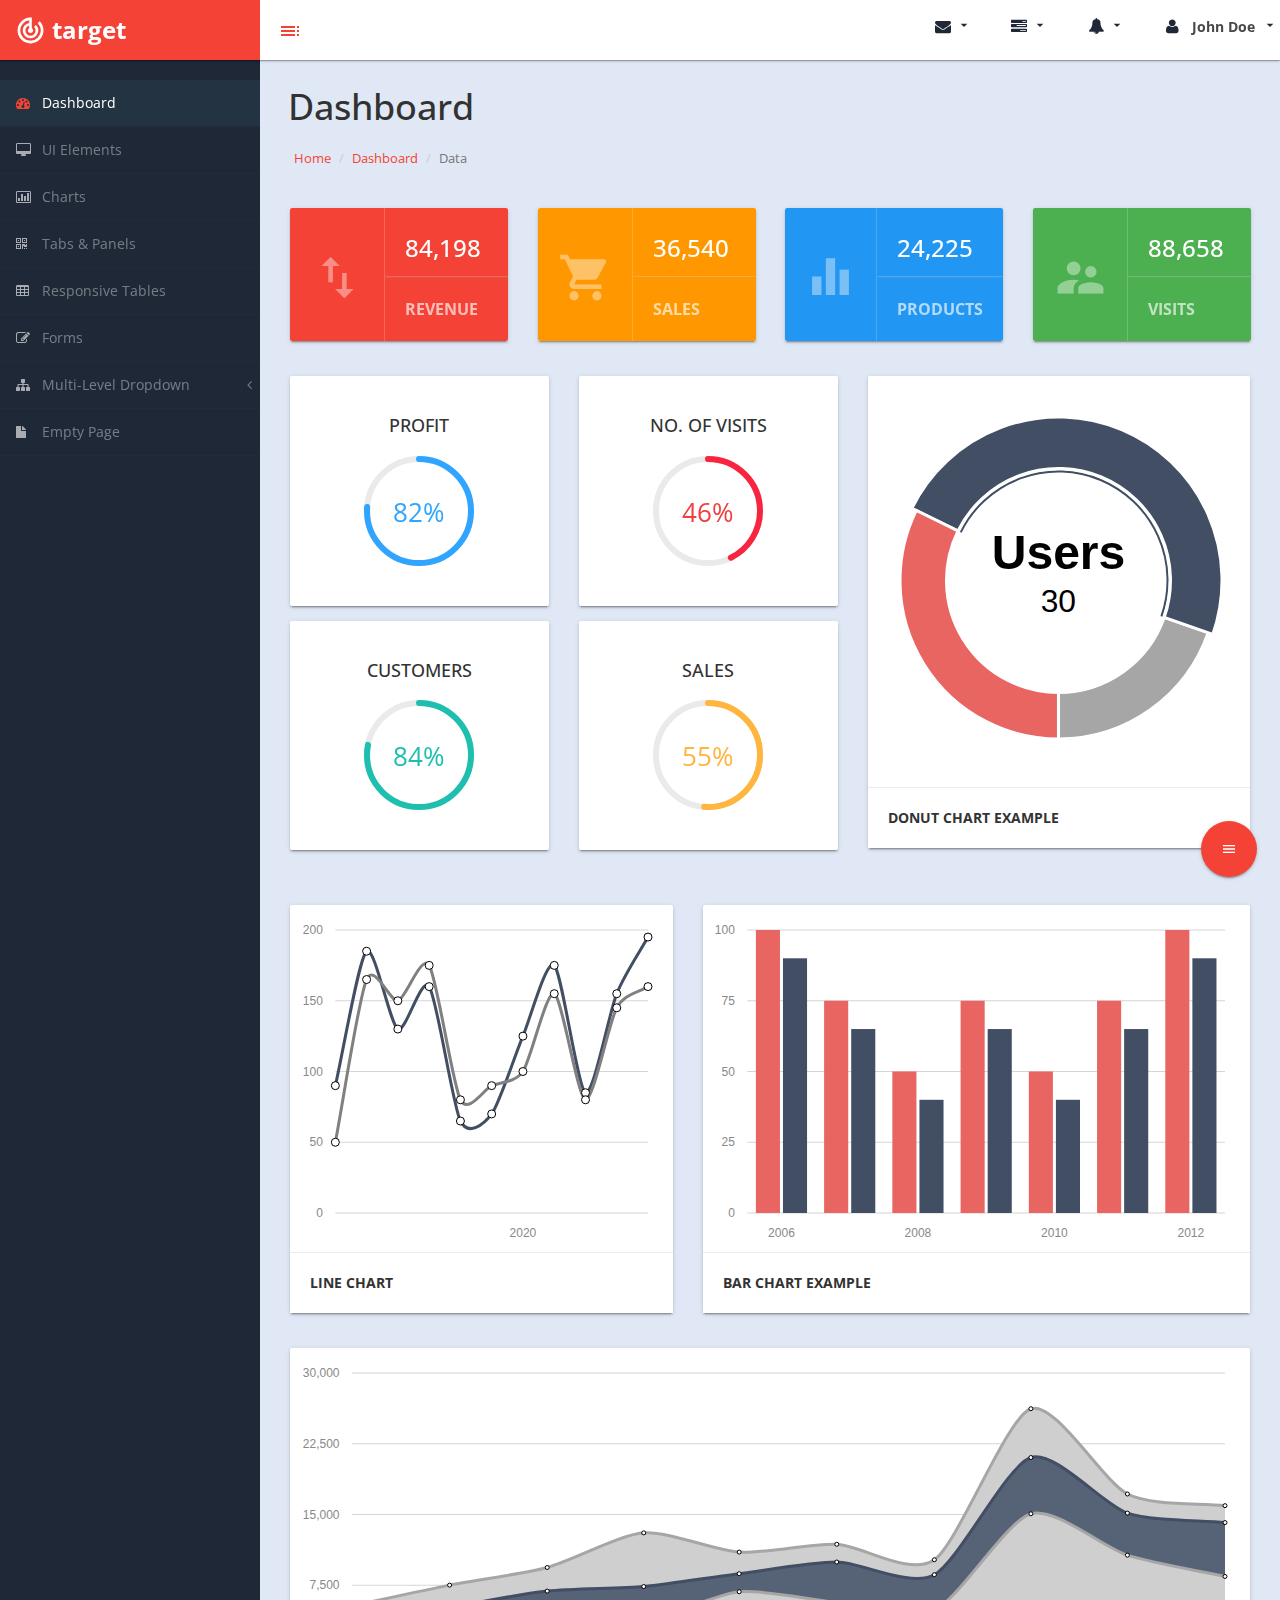
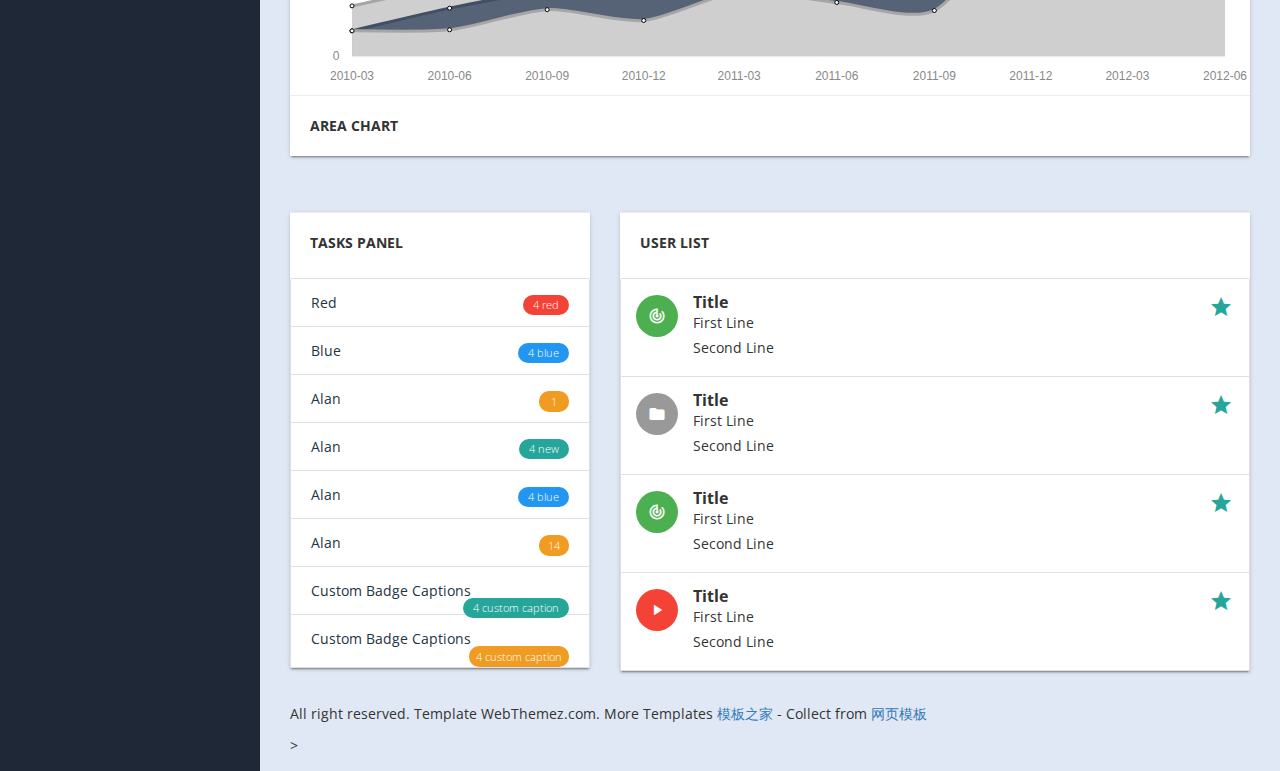
==== src/main/resources/ui/home.html @ c819ad76 "ignore something" ====
﻿<!DOCTYPE html>
<html xmlns="http://www.w3.org/1999/xhtml"> 
<head>
    <meta charset="utf-8" />
    <meta name="viewport" content="width=device-width, initial-scale=1.0" />
    <title>Target Material Design Bootstrap Admin Template</title> 
	<link href="https://fonts.googleapis.com/icon?family=Material+Icons" rel="stylesheet">
	<link rel="stylesheet" href="assets/materialize/css/materialize.min.css" media="screen,projection" />
    <!-- Bootstrap Styles-->
    <link href="assets/css/bootstrap.css" rel="stylesheet" />
    <!-- FontAwesome Styles-->
    <link href="assets/css/font-awesome.css" rel="stylesheet" />
    <!-- Morris Chart Styles-->
    <link href="assets/js/morris/morris-0.4.3.min.css" rel="stylesheet" />
    <!-- Custom Styles-->
    <link href="assets/css/custom-styles.css" rel="stylesheet" />
    <!-- Google Fonts-->
    <link href='http://fonts.googleapis.com/css?family=Open+Sans' rel='stylesheet' type='text/css' />
    <link rel="stylesheet" href="assets/js/Lightweight-Chart/cssCharts.css"> 
</head>

<body>
    <div id="wrapper">
        <nav class="navbar navbar-default top-navbar" role="navigation">
            <div class="navbar-header">
                <button type="button" class="navbar-toggle waves-effect waves-dark" data-toggle="collapse" data-target=".sidebar-collapse">
                    <span class="sr-only">Toggle navigation</span>
                    <span class="icon-bar"></span>
                    <span class="icon-bar"></span>
                    <span class="icon-bar"></span>
                </button>
                <a class="navbar-brand waves-effect waves-dark" href="home.html"><i class="large material-icons">track_changes</i> <strong>target</strong></a>
				
		<div id="sideNav" href=""><i class="material-icons dp48">toc</i></div>
            </div>

            <ul class="nav navbar-top-links navbar-right"> 
				<li><a class="dropdown-button waves-effect waves-dark" href="#!" data-activates="dropdown4"><i class="fa fa-envelope fa-fw"></i> <i class="material-icons right">arrow_drop_down</i></a></li>				
				<li><a class="dropdown-button waves-effect waves-dark" href="#!" data-activates="dropdown3"><i class="fa fa-tasks fa-fw"></i> <i class="material-icons right">arrow_drop_down</i></a></li>
				<li><a class="dropdown-button waves-effect waves-dark" href="#!" data-activates="dropdown2"><i class="fa fa-bell fa-fw"></i> <i class="material-icons right">arrow_drop_down</i></a></li>
				  <li><a class="dropdown-button waves-effect waves-dark" href="#!" data-activates="dropdown1"><i class="fa fa-user fa-fw"></i> <b>John Doe</b> <i class="material-icons right">arrow_drop_down</i></a></li>
            </ul>
        </nav>
		<!-- Dropdown Structure -->
<ul id="dropdown1" class="dropdown-content">
<li><a href="#"><i class="fa fa-user fa-fw"></i> My Profile</a>
</li>
<li><a href="#"><i class="fa fa-gear fa-fw"></i> Settings</a>
</li> 
<li><a href="#"><i class="fa fa-sign-out fa-fw"></i> Logout</a>
</li>
</ul>
<ul id="dropdown2" class="dropdown-content w250">
  <li>
                                <div>
                                    <i class="fa fa-comment fa-fw"></i> New Comment
                                    <span class="pull-right text-muted small">4 min</span>
                                </div>
                            </a>
                        </li>
                        <li class="divider"></li>
                        <li>
                                <div>
                                    <i class="fa fa-twitter fa-fw"></i> 3 New Followers
                                    <span class="pull-right text-muted small">12 min</span>
                                </div>
                            </a>
                        </li>
                        <li class="divider"></li>
                        <li>
                                <div>
                                    <i class="fa fa-envelope fa-fw"></i> Message Sent
                                    <span class="pull-right text-muted small">4 min</span>
                                </div>
                            </a>
                        </li>
                        <li class="divider"></li>
                        <li>
                                <div>
                                    <i class="fa fa-tasks fa-fw"></i> New Task
                                    <span class="pull-right text-muted small">4 min</span>
                                </div>
                            </a>
                        </li>
                        <li class="divider"></li>
                        <li>
                                <div>
                                    <i class="fa fa-upload fa-fw"></i> Server Rebooted
                                    <span class="pull-right text-muted small">4 min</span>
                                </div>
                            </a>
                        </li>
                        <li class="divider"></li>
                        <li>
                            <a class="text-center" href="#">
                                <strong>See All Alerts</strong>
                                <i class="fa fa-angle-right"></i>
                            </a>
                        </li>
</ul>
<ul id="dropdown3" class="dropdown-content dropdown-tasks w250">
<li>
		<a href="#">
			<div>
				<p>
					<strong>Task 1</strong>
					<span class="pull-right text-muted">60% Complete</span>
				</p>
				<div class="progress progress-striped active">
					<div class="progress-bar progress-bar-success" role="progressbar" aria-valuenow="60" aria-valuemin="0" aria-valuemax="100" style="width: 60%">
						<span class="sr-only">60% Complete (success)</span>
					</div>
				</div>
			</div>
		</a>
	</li>
	<li class="divider"></li>
	<li>
		<a href="#">
			<div>
				<p>
					<strong>Task 2</strong>
					<span class="pull-right text-muted">28% Complete</span>
				</p>
				<div class="progress progress-striped active">
					<div class="progress-bar progress-bar-info" role="progressbar" aria-valuenow="28" aria-valuemin="0" aria-valuemax="100" style="width: 28%">
						<span class="sr-only">28% Complete</span>
					</div>
				</div>
			</div>
		</a>
	</li>
	<li class="divider"></li>
	<li>
		<a href="#">
			<div>
				<p>
					<strong>Task 3</strong>
					<span class="pull-right text-muted">60% Complete</span>
				</p>
				<div class="progress progress-striped active">
					<div class="progress-bar progress-bar-warning" role="progressbar" aria-valuenow="60" aria-valuemin="0" aria-valuemax="100" style="width: 60%">
						<span class="sr-only">60% Complete (warning)</span>
					</div>
				</div>
			</div>
		</a>
	</li>
	<li class="divider"></li>
	<li>
		<a href="#">
			<div>
				<p>
					<strong>Task 4</strong>
					<span class="pull-right text-muted">85% Complete</span>
				</p>
				<div class="progress progress-striped active">
					<div class="progress-bar progress-bar-danger" role="progressbar" aria-valuenow="85" aria-valuemin="0" aria-valuemax="100" style="width: 85%">
						<span class="sr-only">85% Complete (danger)</span>
					</div>
				</div>
			</div>
		</a>
	</li>
	<li class="divider"></li>
	<li>
</ul>   
<ul id="dropdown4" class="dropdown-content dropdown-tasks w250 taskList">
  <li>
                                <div>
                                    <strong>John Doe</strong>
                                    <span class="pull-right text-muted">
                                        <em>Today</em>
                                    </span>
                                </div>
                                <p>Lorem Ipsum has been the industry's standard dummy text ever since the 1500s...</p>
                            </a>
                        </li>
                        <li class="divider"></li>
                        <li>
                                <div>
                                    <strong>John Smith</strong>
                                    <span class="pull-right text-muted">
                                        <em>Yesterday</em>
                                    </span>
                                </div>
                                <p>Lorem Ipsum has been the industry's standard dummy text ever since an kwilnw...</p>
                            </a>
                        </li>
                        <li class="divider"></li>
                        <li>
                            <a href="#">
                                <div>
                                    <strong>John Smith</strong>
                                    <span class="pull-right text-muted">
                                        <em>Yesterday</em>
                                    </span>
                                </div>
                                <p>Lorem Ipsum has been the industry's standard dummy text ever since the...</p>
                            </a>
                        </li>
                        <li class="divider"></li>
                        <li>
                            <a class="text-center" href="#">
                                <strong>Read All Messages</strong>
                                <i class="fa fa-angle-right"></i>
                            </a>
                        </li>
</ul>  
	   <!--/. NAV TOP  -->
        <nav class="navbar-default navbar-side" role="navigation">
            <div class="sidebar-collapse">
                <ul class="nav" id="main-menu">

                    <li>
                        <a class="active-menu waves-effect waves-dark" href="home.html"><i class="fa fa-dashboard"></i> Dashboard</a>
                    </li>
                    <li>
                        <a href="ui-elements.html" class="waves-effect waves-dark"><i class="fa fa-desktop"></i> UI Elements</a>
                    </li>
					<li>
                        <a href="chart.html" class="waves-effect waves-dark"><i class="fa fa-bar-chart-o"></i> Charts</a>
                    </li>
                    <li>
                        <a href="tab-panel.html" class="waves-effect waves-dark"><i class="fa fa-qrcode"></i> Tabs & Panels</a>
                    </li>
                    
                    <li>
                        <a href="table.html" class="waves-effect waves-dark"><i class="fa fa-table"></i> Responsive Tables</a>
                    </li>
                    <li>
                        <a href="form.html" class="waves-effect waves-dark"><i class="fa fa-edit"></i> Forms </a>
                    </li>


                    <li>
                        <a href="#" class="waves-effect waves-dark"><i class="fa fa-sitemap"></i> Multi-Level Dropdown<span class="fa arrow"></span></a>
                        <ul class="nav nav-second-level">
                            <li>
                                <a href="#">Second Level Link</a>
                            </li>
                            <li>
                                <a href="#">Second Level Link</a>
                            </li>
                            <li>
                                <a href="#">Second Level Link<span class="fa arrow"></span></a>
                                <ul class="nav nav-third-level">
                                    <li>
                                        <a href="#">Third Level Link</a>
                                    </li>
                                    <li>
                                        <a href="#">Third Level Link</a>
                                    </li>
                                    <li>
                                        <a href="#">Third Level Link</a>
                                    </li>

                                </ul>

                            </li>
                        </ul>
                    </li>
                    <li>
                        <a href="empty.html" class="waves-effect waves-dark"><i class="fa fa-fw fa-file"></i> Empty Page</a>
                    </li>
                </ul>

            </div>

        </nav>
        <!-- /. NAV SIDE  -->
      
		<div id="page-wrapper">
		  <div class="header"> 
                        <h1 class="page-header">
                            Dashboard
                        </h1>
						<ol class="breadcrumb">
					  <li><a href="#">Home</a></li>
					  <li><a href="#">Dashboard</a></li>
					  <li class="active">Data</li>
					</ol> 
									
		</div>
            <div id="page-inner">

			<div class="dashboard-cards"> 
                <div class="row">
                    <div class="col-xs-12 col-sm-6 col-md-3">
					
						<div class="card horizontal cardIcon waves-effect waves-dark">
						<div class="card-image red">
						<i class="material-icons dp48">import_export</i>
						</div>
						<div class="card-stacked red">
						<div class="card-content">
						<h3>84,198</h3> 
						</div>
						<div class="card-action">
						<strong>REVENUE</strong>
						</div>
						</div>
						</div>
	 
                    </div>
                    <div class="col-xs-12 col-sm-6 col-md-3">
					
						<div class="card horizontal cardIcon waves-effect waves-dark">
						<div class="card-image orange">
						<i class="material-icons dp48">shopping_cart</i>
						</div>
						<div class="card-stacked orange">
						<div class="card-content">
						<h3>36,540</h3> 
						</div>
						<div class="card-action">
						<strong>SALES</strong>
						</div>
						</div>
						</div> 
                    </div>
                    <div class="col-xs-12 col-sm-6 col-md-3">
					
							<div class="card horizontal cardIcon waves-effect waves-dark">
						<div class="card-image blue">
						<i class="material-icons dp48">equalizer</i>
						</div>
						<div class="card-stacked blue">
						<div class="card-content">
						<h3>24,225</h3> 
						</div>
						<div class="card-action">
						<strong>PRODUCTS</strong>
						</div>
						</div>
						</div> 
						 
                    </div>
                    <div class="col-xs-12 col-sm-6 col-md-3">
					
					<div class="card horizontal cardIcon waves-effect waves-dark">
						<div class="card-image green">
						<i class="material-icons dp48">supervisor_account</i>
						</div>
						<div class="card-stacked green">
						<div class="card-content">
						<h3>88,658</h3> 
						</div>
						<div class="card-action">
						<strong>VISITS</strong>
						</div>
						</div>
						</div> 
						 
                    </div>
                </div>
			   </div>
				<!-- /. ROW  --> 
				<div class="row">
					<div class="col-xs-12 col-sm-12 col-md-7"> 
					<div class="cirStats">
						  	<div class="row">
								<div class="col-xs-12 col-sm-6 col-md-6"> 
										<div class="card-panel text-center">
											<h4>Profit</h4>
											<div class="easypiechart" id="easypiechart-blue" data-percent="82" ><span class="percent">82%</span>
											</div> 
										</div>
								</div>
								<div class="col-xs-12 col-sm-6 col-md-6"> 
										<div class="card-panel text-center">
											<h4>No. of Visits</h4>
											<div class="easypiechart" id="easypiechart-red" data-percent="46" ><span class="percent">46%</span>
											</div>
										</div>
								</div>
								<div class="col-xs-12 col-sm-6 col-md-6"> 
										<div class="card-panel text-center">
											<h4>Customers</h4>
											<div class="easypiechart" id="easypiechart-teal" data-percent="84" ><span class="percent">84%</span>
											</div> 
										</div>
								</div>
								<div class="col-xs-12 col-sm-6 col-md-6"> 
										<div class="card-panel text-center">
											<h4>Sales</h4>
											<div class="easypiechart" id="easypiechart-orange" data-percent="55" ><span class="percent">55%</span>
											</div>
										</div>
								</div>  
							</div>
						</div>							
						</div><!--/.row-->
						<div class="col-xs-12 col-sm-12 col-md-5"> 
						     <div class="row">
									<div class="col-xs-12"> 
									<div class="card">
										<div class="card-image donutpad">
										  <div id="morris-donut-chart"></div>
										</div> 
										<div class="card-action">
										  <b>Donut Chart Example</b>
										</div>
									</div>	
								</div>
							 </div>
						</div><!--/.row-->
					</div>
					
		 
				<div class="row">
				<div class="col-md-5"> 
						<div class="card">
						<div class="card-image">
						 <div id="morris-line-chart"></div>
						</div> 
						<div class="card-action">
						  <b>Line Chart</b>
						</div>
						</div>
		  
					</div>		
					
						<div class="col-md-7"> 
					<div class="card">
					<div class="card-image">
					  <div id="morris-bar-chart"></div>
					</div> 
					<div class="card-action">
					  <b> Bar Chart Example</b>
					</div>
					</div>					
					</div>
					
				</div> 
			 
				
				
                <div class="row">
                    <div class="col-xs-12">
						<div class="card">
					<div class="card-image">
					  <div id="morris-area-chart"></div>
					</div> 
					<div class="card-action">
					  <b>Area Chart</b>
					</div>
					</div>	 
                    </div> 

                </div>
				<div class="row">
				<div class="col-md-12">
				
					</div>		
				</div> 	
                <!-- /. ROW  -->

	   
				
				
				
                <div class="row">
                    <div class="col-md-4 col-sm-12 col-xs-12">
						<div class="card"><div class="card-action">
					  <b>Tasks Panel</b>
					</div>
					<div class="card-image">
					  <div class="collection">
						  <a href="#!" class="collection-item">Red<span class="new badge red" data-badge-caption="red">4</span></a>
						  <a href="#!" class="collection-item">Blue<span class="new badge blue" data-badge-caption="blue">4</span></a>
						  <a href="#!" class="collection-item"><span class="badge">1</span>Alan</a>
							<a href="#!" class="collection-item"><span class="new badge">4</span>Alan</a>
							<a href="#!" class="collection-item">Alan<span class="new badge blue" data-badge-caption="blue">4</span></a>
							<a href="#!" class="collection-item"><span class="badge">14</span>Alan</a>
							   <a href="#!" class="collection-item">Custom Badge Captions<span class="new badge" data-badge-caption="custom caption">4</span></a>
							<a href="#!" class="collection-item">Custom Badge Captions<span class="badge" data-badge-caption="custom caption">4</span></a>
						</div>
					</div> 
					
					</div>	  

                    </div>
                    <div class="col-md-8 col-sm-12 col-xs-12">
	<div class="card">
	<div class="card-action">
					  <b>User List</b>
					</div>
					<div class="card-image">
					  <ul class="collection">
    <li class="collection-item avatar">
      <i class="material-icons circle green">track_changes</i>
      <span class="title">Title</span>
      <p>First Line <br>
         Second Line
      </p>
      <a href="#!" class="secondary-content"><i class="material-icons">grade</i></a>
    </li>
    <li class="collection-item avatar">
      <i class="material-icons circle">folder</i>
      <span class="title">Title</span>
      <p>First Line <br>
         Second Line
      </p>
      <a href="#!" class="secondary-content"><i class="material-icons">grade</i></a>
    </li>
    <li class="collection-item avatar">
      <i class="material-icons circle green">track_changes</i>
      <span class="title">Title</span>
      <p>First Line <br>
         Second Line
      </p>
      <a href="#!" class="secondary-content"><i class="material-icons">grade</i></a>
    </li>
    <li class="collection-item avatar">
      <i class="material-icons circle red">play_arrow</i>
      <span class="title">Title</span>
      <p>First Line <br>
         Second Line
      </p>
      <a href="#!" class="secondary-content"><i class="material-icons">grade</i></a>
    </li>
  </ul>
					 </div>  
					</div>	 
					
                       

                    </div>
                </div>
                <!-- /. ROW  -->
			   <div class="fixed-action-btn horizontal click-to-toggle">
    <a class="btn-floating btn-large red">
      <i class="material-icons">menu</i>
    </a>
    <ul>
      <li><a class="btn-floating red"><i class="material-icons">track_changes</i></a></li>
      <li><a class="btn-floating yellow darken-1"><i class="material-icons">format_quote</i></a></li>
      <li><a class="btn-floating green"><i class="material-icons">publish</i></a></li>
      <li><a class="btn-floating blue"><i class="material-icons">attach_file</i></a></li>
    </ul>
  </div>
		
				<footer><p>All right reserved. Template WebThemez.com.  More Templates <a href="http://www.cssmoban.com/" target="_blank" title="模板之家">模板之家</a> - Collect from <a href="http://www.cssmoban.com/" title="网页模板" target="_blank">网页模板</a></p>>
				
        
				</footer>
            </div>
            <!-- /. PAGE INNER  -->
        </div>
        <!-- /. PAGE WRAPPER  -->
    </div>
    <!-- /. WRAPPER  -->
    <!-- JS Scripts-->
    <!-- jQuery Js -->
    <script src="assets/js/jquery-1.10.2.js"></script>
	
	<!-- Bootstrap Js -->
    <script src="assets/js/bootstrap.min.js"></script>
	
	<script src="assets/materialize/js/materialize.min.js"></script>
	
    <!-- Metis Menu Js -->
    <script src="assets/js/jquery.metisMenu.js"></script>
    <!-- Morris Chart Js -->
    <script src="assets/js/morris/raphael-2.1.0.min.js"></script>
    <script src="assets/js/morris/morris.js"></script>
	
	
	<script src="assets/js/easypiechart.js"></script>
	<script src="assets/js/easypiechart-data.js"></script>
	
	 <script src="assets/js/Lightweight-Chart/jquery.chart.js"></script>
	
    <!-- Custom Js -->
    <script src="assets/js/custom-scripts.js"></script> 
 

</body>

</html>
---- src/main/resources/ui/assets/js/morris/morris-0.4.3.min.css ----
.morris-hover{position:absolute;z-index:1000;}.morris-hover.morris-default-style{border-radius:10px;padding:6px;color:#666;background:rgba(255, 255, 255, 0.8);border:solid 2px rgba(230, 230, 230, 0.8);font-family:sans-serif;font-size:12px;text-align:center;}.morris-hover.morris-default-style .morris-hover-row-label{font-weight:bold;margin:0.25em 0;}
.morris-hover.morris-default-style .morris-hover-point{white-space:nowrap;margin:0.1em 0;}
---- src/main/resources/ui/assets/css/custom-styles.css ----
/*----------------------------------------------
Author : www.webthemez.com
License: Commons Attribution 3.0
http://creativecommons.org/licenses/by/3.0/
------------------------------------------------*/


/*----------------------------------------------
    COMMON  STYLES    
------------------------------------------------*/
body {
    font-family: 'Open Sans', sans-serif;
    background: #1F2837;
}

 #wrapper {
    width: 100%;
}

#page-wrapper {
    padding: 15px 15px;
    min-height: 600px;
    background: #ececec;
}
#page-inner {
    width:100%;
    margin:10px 20px 10px 0px;
    padding: 15px 30px;
    min-height:1200px;
}
.header .container-fluid{
padding:0;
}
.text-center {
    text-align:center;
}
.no-boder {
    border:1px solid #f3f3f3;
}

h1, .h1, h2, .h2, h3, .h3 {
margin-top: 7px;
margin-bottom: -5px;
}
h2 {
    color: #000;
}
h4 {
    padding-top:10px;
}
.square-btn-adjust {
    border: 0px solid transparent; 
   -webkit-border-radius: 0px;
-moz-border-radius: 0px;
border-radius: 0px;

}
p {
    font-size: 14px;
    line-height:25px;
    /* padding-top:20px; */
}
label {
    display: inline-block;
    max-width: 100%;
    margin-bottom: 5px;
    font-weight: 400;
}
.alert { 
    border-radius: 0px;
}
.navbar-side {
    z-index: 0; 
}
.panel{
border-radius:0px;
}
.navbar-side .nav > li > a > i{color: rgba(255, 255, 255, 0.62);padding: 8px;width: 20px;text-align: center;font-size: 14px;}
.top-navbar{position: fixed;width: 100%;z-index: 300;-webkit-box-shadow: 0 3px 3px rgba(0, 0, 0, 0.05);-moz-box-shadow: 0 3px 3px rgba(0, 0, 0, 0.05);box-shadow: 0 3px 3px rgba(0, 0, 0, 0.05);box-shadow: 0 1px 3px 0 rgba(0,0,0,.2),0 1px 1px 0 rgba(0,0,0,.14),0 2px 1px -1px rgba(0,0,0,.12);}
.navbar-side {
  z-index: 2;
  position: fixed;
  width: 260px;
  top: 80px;
  box-shadow: none;
}
#page-wrapper {
  position: relative;
  top: 55px;
  /* box-shadow: 0 0 10px #757575; */
  -moz-box-shadow: 0 0 10px #757575;
  /* -webkit-box-shadow: 0 0 10px #757575; */
}
.top-navbar .nav > li > a:hover, .top-navbar .nav > li > a:focus {text-decoration: none;background-color: #e0e8f5;color: #fff;}
.nav .open > a, .nav .open > a:hover, .nav .open > a:focus {
background-color: #075CB3;
border-color: #075CB3;
}
.breadcrumb {padding: 10px 10px 10px 20px;margin-bottom: 0;list-style: none;border-radius: 0;/* -webkit-box-shadow: 0 1px 1px rgba(0,0,0,.05); *//* box-shadow: 0 1px 1px rgba(0,0,0,.05); */background: transparent;line-height: 20px;font-size: 13px;margin-left: 14px;}
.dropdown-menu>li>a {
  display: block;
  padding: 3px 20px;
  clear: both;
  font-weight: 400;
  line-height: 1.42857143;
  color: #333;
  white-space: nowrap;
  font-size: 13px;
}
.dropdown-menu>li>a i {
  color: #1F1F1F;
}
.text-muted {
  color: #213452;
}
.badge {
  display: inline-block;
  min-width: 10px;
  /* padding: 4px 7px; */
  font-size: 11px;
  font-weight: 300;
  color: #fff;
  text-align: center;
  white-space: nowrap;
  vertical-align: baseline;
  background-color: #F09B22;
  border-radius: 10px;
}
.closed{
	-ms-transform: rotate(180deg); /* IE 9 */
    -webkit-transform: rotate(180deg); /* Chrome, Safari, Opera */
    transform: rotate(180deg);	
}
.closed i{color: #adadad;}
/*----------------------------------------------
   DASHBOARD STYLES    
------------------------------------------------*/
.page-header {padding-bottom: 0;margin: 0;border-bottom: 1px solid transparent;text-align: left;background-color: transparent;padding: 32px 22px 10px 28px;color: #323232;}
.panel-left{  
width: 100px;
height: 100px;background: #0866C6;/* border: 2px solid #4590DA; */
/* border-radius: 100%; */
overflow: hidden;

margin: 12px;}
.panel-left .fa-5x {
font-size: 3em;color: rgb(240, 155, 34);
padding: 29px 0;
margin-bottom:30px;}
.panel-right{  
height: 124px;
background: transparent;
margin-bottom: 0;color: #AFAFAF;

float: left;text-align: left;padding-left: 20px;font-size: 16px;text-shadow: none;font-weight: normal;text-align: center;}
.panel-right h3{  
font-size: 40px;
padding: 18px 10px 13px 0;color: #5D5D5D;}
.panel-right strong{
	font-weight:normal;
	color: #737373;
}
.panel-back {
    background-color:#fff;

}
.panel-default {
  border-color: #ECECEC;
}
.panel-default > .panel-heading {color: #555;
border-color: #FFF;
font-weight:bold;background: #FFFFFF;
font-size: 16px;
text-shadow: none;}
.panel-heading {
  /* padding: 15px 15px 0px; */
  border-bottom: 1px solid transparent;
  border-top-left-radius: 3px;
  border-top-right-radius: 3px;
}
.jumbotron{
padding:20px;
}
.jumbotron p {
    margin-bottom: 15px;
    font-size: 15px;
    font-weight: 200;
}
.jumbotron, .well{
background:#fff;
}
   .noti-box {
min-height: 100px;
padding: 20px;
}

    .noti-box .icon-box {
display: block;
float: left;
margin: 0 15px 10px 0;
width: 70px;
height: 70px;
line-height: 75px;
vertical-align: middle;
text-align: center;
font-size: 40px;
}
.text-box p{
    margin: 0 0 3px;
}
.main-text {
    font-size: 25px;
    font-weight:600;
}
.set-icon {
-webkit-border-radius: 50px;
-moz-border-radius: 50px;
border-radius: 50px;

}
.panel-primary{
display:inline-block;
margin-bottom: 30px;
width:100%;
}
.green {
/* background-color: #1CC09F; */
color: #fff;
}
 .blue {background-color: #FFFFFF;color: #002A4C;}
  .red {
background-color: #FB6E51;
color:#fff;
}
  .brown {
background-color: #F5B252;
color:#fff;
} 
 .back-footer-red {
background-color: #F0433D;
color:#fff;
border-top: 0px solid #fff;
}
 
 .icon-box-right {
display: block;
float: right;
margin: 0 15px 10px 0;
width: 70px;
height: 70px;
line-height: 75px;
vertical-align: middle;
text-align: center;
font-size: 40px;
}

 .main-temp-back {
background: #8702A8;
color: #FFFFFF;
font-size: 16px;
font-weight: 300;
text-align: center;
}
 .main-temp-back .text-temp {
font-size: 40px;
}
.back-dash {
    padding:20px;
    font-size:20px;
    font-weight:500;
  -webkit-border-radius: 0px;
-moz-border-radius: 0px;
border-radius: 0px;
background-color:#2EA7EB;
color:#fff;
}
    .back-dash p {
        padding-top:16px;
        font-size:13px;
        color:#fff;
        line-height:25px;
        text-align:justify;
    }

     .color-bottom-txt {
   color: #000;
font-size: 16px;
line-height: 30px;
}
     /*CHAT PANEL*/
/*Charts*/

.main-chart {
	background: #fff;
}

.easypiechart-panel {
	text-align: center;
	padding: 1px 0;
	margin-bottom: 20px;
}

.placeholder h2 {
	margin-bottom: 0px;
}

.donut {
	width: 100%;
}

.easypiechart {
	position: relative;
	text-align: center;
	width: 120px;
	height: 120px;
	margin: 20px auto 10px auto;
}

.easypiechart .percent {
	display: block;
	position: absolute;
	font-size: 26px;
	top: 38px;
	width: 120px;
}

#easypiechart-blue .percent { color: #30a5ff;}
#easypiechart-teal .percent { color: #1ebfae;}
#easypiechart-orange .percent { color: #ffb53e;}
#easypiechart-red .percent { color: #ef4040;}

	 
 .chat-panel .panel-body {
height: 450px;
overflow-y: scroll;
}
 .chat-box {
margin: 0;
padding: 0;
list-style: none;
}
 .chat-box li {
margin-bottom: 15px;
padding-bottom: 5px;
border-bottom: 1px dotted #808080;
}
 .chat-box li.left .chat-body {
margin-left: 90px;
}
 .chat-box li .chat-body p {
margin: 0;
color: #8d8888;
}
.chat-img>img {
    margin-left:20px;
}
footer p{
font-size: 14px;
}
/*----------------------------------------------
    MENU STYLES    
------------------------------------------------*/
div#sideNav:hover {
    color: #1f2837;
}
.user-image {
    margin: 25px auto;
-webkit-border-radius: 10px;
-moz-border-radius: 10px;
border-radius: 10px;
max-height:170px;
max-width:170px;
}
.top-navbar{
margin:0px;
}
.top-navbar .navbar-brand {color: #fff;width: 260px;text-align: left;height: 60px;font-size: 24px;font-weight: 700;/* text-transform: uppercase; */line-height: 30px;background: #f44336;}
.navbar-brand b{
color: #4BD28C;
}
.top-navbar .nav > li {
position: relative;
display: inline-block;
margin: 0px;
padding: 0px;
}
.top-navbar .nav > li > a {position: relative;display: block;padding: 17px;color: #484848;margin: 0px;}
.top-navbar .nav > li > a:hover, .top-navbar .nav > li > a:focus {text-decoration: none;color: #f44336 !important;background: transparent;}
.top-navbar .dropdown-menu{
min-width: 230px;
border-radius: 0 0 4px 4px;
border: 0;}
.top-navbar .dropdown-menu > li > a:hover, .top-navbar .dropdown-menu > li > a:focus{
color: #225081;
background:none;
}
.dropdown-tasks{
width: 255px;
}
.dropdown-tasks .progress {
height: 8px;
margin-bottom: 8px;
overflow: hidden;
background-color: #f5f5f5;
border-radius: 0px;
}
.dropdown-tasks > li > a {padding: 5px 14px;}
.dropdown-tasks p {
font-size: 13px;
line-height: 21px;
padding-top: 4px;
}
.active-menu, .active-menu i {
    background-color: #233342 !important;
    color: #fff !important;
}
.active-menu i{color: #f44336 !important;}
.arrow {
    float: right;
    margin-top: 8px;
}

.fa.arrow:before {
    content: "\f104";
}

.active > a > .fa.arrow:before {
    content: "\f107";
}


.nav-second-level li,
.nav-third-level li {
    border-bottom: none !important;
}

.nav-second-level li a {
    padding-left: 37px;
}

.nav-third-level li a {
    padding-left: 55px;
}
.sidebar-collapse , .sidebar-collapse .nav{
	background:none;
}
.sidebar-collapse .nav {
	padding:0;
}
.sidebar-collapse .nav > li > a {
	color: rgba(255, 255, 255, 0.39);
	background:transparent;
	text-shadow:none;
}
.sidebar-collapse > .nav > li > a {
	padding: 8px;
	font-size: 14px;
}
.sidebar-collapse > .nav > li {
	border-bottom: 1px solid rgba(107, 108, 109, 0.08);
}
ul.nav.nav-second-level.collapse.in {background: #121821;}
.sidebar-collapse .nav > li > a:hover,
.sidebar-collapse .nav > li > a:focus {
	 
	outline:0;
}
 
.navbar-side {
	border:none;
	background: #1F2837;
}
.top-navbar {
	background: #ffffff;
	border-bottom:none;
}
.top-navbar .nav > li > a > i {margin-right: 0;}
.top-navbar .navbar-brand:hover {color: #FFFFFF;background-color: #f44336;}
.dropdown-user li {
margin: 8px 0;
}
.navbar-default {border: 0px solid #1f2837;}
.navbar-header {
    background: transparent;
}
.navbar-default .navbar-toggle:hover, .navbar-default .navbar-toggle:focus {background-color: #f44336;}
.navbar-default .navbar-toggle {border-color: #ffffff;}

.navbar-default .navbar-toggle .icon-bar {background-color: #ffffff;}
.nav > li > a > i {
    margin-right:10px;
    color: #1f2837;
    font-size: 16px;
}
.dropdown-menu>li>a>strong {
  color: #0866C6;
  padding: 5px 0;
  display: inline-block;
  font-weight: 500;
}
#sideNav{
    float: left;
    left: 0;
    z-index: 3;
    color: #f44336;
    cursor:pointer;
    border-radius: 0;
    width: 14px;
    font-size: 44px;
    line-height: 33px;
    margin: 7px 0 0 13px;
    background: #ffffff;
    width: 34px;
    height: 34px;
    text-align: center;
    line-height: 34px;
    padding-top: 5px;
    margin-top: 14px;
    border-radius: 50%;
}
ul.dropdown-menu.dropdown-messages li a div {
  padding: 2px 0;
}
#page-wrapper{
	background: #e0e8f5;
}
.dashboard-cards .card-stacked{
	color:#fff;
	border-left: 1px solid rgba(255, 255, 255, 0.18);
}
.dashboard-cards .card-content{
	border-bottom: 1px solid rgba(255, 255, 255, 0.18);
}
.dashboard-cards .card-action strong{
	font-weight:700;
	font-size: 16px;
	color: rgba(255, 255, 255, 0.65);
}
.donutpad {
    padding: 32px 0;
}
.cirStats h4{
	text-transform:uppercase;
}
.card-action b{
	text-transform:uppercase;
}
.collection .collection-item{
	padding: 16px 20px;
}
/*----------------------------------------------
    UI ELEMENTS STYLES     
------------------------------------------------*/
.btn-circle {
width: 50px;
height: 50px;
padding: 6px 0;
 -webkit-border-radius: 25px;
-moz-border-radius: 25px;
border-radius: 25px;
text-align: center;
font-size: 12px;
line-height: 1.428571429;
}

/*----------------------------------------------
    MEDIA QUERIES     
------------------------------------------------*/
 
 @media(min-width:768px) {
     #page-wrapper{
               margin: 0 0 0 260px;
               padding: 0;
               min-height: 1200px;
    }
	
	
    .navbar-side {
        width: 260px;
        z-index: 1;
    }

   .navbar {
 border-radius: 0px; 
}
   
}
 @media(max-width:768px) {
	#sideNav{
	display:none;
} 
 #page-wrapper {
position: relative;
top: 59px;
 }
 }
 @media(max-width:480px) {
 #page-wrapper {
position: relative;
top: 93px;
 }
.page-header small {
display: block;
padding-top: 14px;
font-size: 19px;
}
#sideNav{
	display:none;
}
.panel-left {
  width: 85px;
  height: 85px; 
  border-radius: 100%;
  overflow: hidden;
  margin: 14px;
}
}
.dropdown-content{
    min-width: 165px !important;
    left: -38px !important;
    top: 60px !important;
}
.w250{
	    min-width: 255px !important;
	    left: -184px !important;
}
.top-navbar .nav > li > a b{
	margin:0 5px;
}
.dropdown-content li>a{
	font-size:14px;
	text-decoration:none;
	color: #233342;
}
.dropdown-content li>a i{
	font-size:16px;
}
.dropdown-content li>a{
	font-size: 12px;
	/* margin: 0 4px; */
	padding: 0;
}
.card.horizontal.cardIcon .card-image {
    background: #30cc7b;
    color: #fff !important;
    font-size: 10px;
    width: 94px;
    text-align: center;
    vertical-align: middle;
}
.card.horizontal.cardIcon .card-image i {
    margin-top: 45%;
    font-size: 55px;
    opacity: .4;
}
.navbar-brand i.large.material-icons {
    float: left;
    font-size: 31px;
    margin-right: 6px;
}
.clearBoth{
	 clear:both;
}
.icon-preview {
    font-size: 13px !important;
    padding: 15px !important;
    display: inline-block;
    line-height: 20px !important;
}
.icon-preview span {
    display: inherit;
}
.header .breadcrumb:before{
	    font-size: 14px;
	    margin-right: 0px;
	    color: #717171;
	    display: none;
}
.header .breadcrumb li a{
	font-size: 13px;
	font-size: 13px;
	text-decoration: none;
	color: #717171;
	text-decoration: none;
	color: #f44336;
}
.dropdown-content li{
	padding: 15px;
	color: #233342;
	font-size: 13px;
}
.taskList li{padding: 20px 15px 5px;background: #fff;font-size: 12px;}
.taskList > div{
padding: 0 15px 0px 15px;
}
.taskList p{
}
.taskList .dropdown-content li>a {
    font-size: 12px;
    padding:0px;
}
.taskList li:last-child {
    padding-top: 5px;
    color: #f44336;
}
 @media(max-width:768px) {
	  
	 .navbar-header {
		background: #f44336;
	}
	.navbar-side {
		z-index: 2;
		position: fixed;
		width: 260px;
		top: 69px;
		box-shadow: none;
	}
 }
  @media(max-width:520px) {
	  ul#dropdown1 {
			left: 0px !important;
		}
	 ul#dropdown2 {
			left: -69px !important;
		}
		.top-navbar .nav > li > a{
			padding:17px 12px;
		}
 }
   @media(max-width:320px) {
	  ul#dropdown1 {
			left: 0px !important;
		}
	 ul#dropdown2 {
			left: -69px !important;
		}
		.top-navbar .nav > li > a{
			padding:17px 9px;
		}
 }
---- src/main/resources/ui/assets/js/Lightweight-Chart/cssCharts.css ----
/*
 * cssCharts v0.3.0
 * jquery plugin to create donut and bar charts with css
 * https://github.com/sultantarimo
 *
 * (c)2015 Sultan Tarimo - sultantarimo@me.com
 * Released under the MIT license
 */
.chart *, .chart{-moz-box-sizing:border-box;-webkit-box-sizing:border-box;box-sizing:border-box;margin:0;padding:0;}
.chart{
  width:auto;
  display:block;
  position:relative;
  font-family:sans-serif;
  font-size:14px;
  margin: 0 auto;
}

/* bar chart */

.chart.bar{height:200px;}
.bar-chart{
  display: table;
  table-layout: fixed;
  width: auto;
  height: 100%;
  margin: 0 auto;
  z-index:20;
  position:absolute;
  left:0px;
}

.bar-chart ul{
  margin-left: 34px;
  float: left;
  display: block;
  height:100%;
}

.bar-chart li{
  position: relative;
  display: table-cell;
  vertical-align: bottom;
  height: 100px;
}

.bar-chart span{
  margin: 0 6px;
  display: block;
  background: rgb(241,127,73);
  width: 34px;
  position:relative;

  -webkit-animation: drawBar 0.3s ease-in-out;
  -moz-animation: drawBar 0.3s ease-in-out;
  animation: drawBar 0.3s ease-in-out;

  -webkit-transition: all 100ms ease-in-out;
  -moz-transition: all 100ms ease-in-out;
  transition: all 100ms ease-in-out;
}

.bar-chart li:hover span{
  box-shadow:0 0 0 4px rgb(241,127,73);
  cursor:pointer;
}

.bar-chart li:nth-child(2n+1):hover span{
  box-shadow:0 0 0 4px #bd380f;
}

.bar-chart li:nth-child(2n+1) span{background-color:#bd380f;}
.bar-chart ul:last-of-type li:last-child span{margin-right:0px;}
.bar-chart ul:first-of-type li:first-child span{margin-left:0px;}
.bar-chart ul:last-of-type {margin-right: 0px;}
.bar-chart ul:first-of-type {margin-left: 0px;}
.bar-chart.left-bar ul:last-of-type {margin-right: 0px;}
.bar-chart.left-bar ul{margin-right: 34px;float:left;margin-left:0px;}

.bar-chart span:before {
  position: absolute;
  bottom: 100%;
  margin-bottom: 10px;
  display: block;
  text-align: center;
  content: attr(title);
  word-wrap: break-word;
  font-size: 12px;
  width: auto;

  left: 50%;

  -webkit-transform: translateX(-50%);
  -moz-transform: translateX(-50%);
  transform: translateX(-50%);
}

.bar-chart li span:before {
  -webkit-transition: all 100ms ease-in-out;
  -moz-transition: all 100ms ease-in-out;
  transition: all 100ms ease-in-out;
}

@-webkit-keyframes drawBar {0% {height: 0;}}
@-moz-keyframes drawBar {0% {height: 0;}}
@keyframes drawBar {0% {height: 0;}}

/* donut chart */

.chart.donut{
  width:200px;
  height:200px;
}

.donut-chart{
  width:100%;height:100%;
  position:relative;

  -webkit-border-radius:50%;
  -moz-border-radius:50%;
  border-radius:50%;
}

.donut-chart.fill{
  background:rgb(241,127,73);
}

.donut-chart:after{
  content:"";
  position: absolute;
  width: 86%;
  height: 86%;
  background: #FFF;
  left: 50%;
  top: 50%;
  z-index: 400;
  margin: 0 auto;
  pointer-events: none;

  -webkit-border-radius: 100%;
  -moz-border-radius: 100%;
  border-radius: 100%;

  -webkit-transform: translateX(-50%) translateY(-50%);
  -moz-transform: translateX(-50%) translateY(-50%);
  transform: translateX(-50%) translateY(-50%);
}

.donut-chart h2{
  text-align:center;
  position: absolute;
  line-height: 140%;
  width: 100%;
  margin-top:-30px;
  top:50%;
  z-index:500;
  pointer-events: none;

  font-size:26px;
  font-weight:400;
  color:rgb(0,0,0);
}

.donut-chart h2 span{
  display:block;
  width:100%;
  font-size:14px;
  color:rgb(142,143,143);
  margin-top:-10px;
}

.donut-chart .spinner{
  z-index: 200;
  border-right: none;

  -webkit-border-radius: 100% 0 0 100% / 50% 0 0 50%;
  -moz-border-radius: 100% 0 0 100% / 50% 0 0 50%;
  border-radius: 100% 0 0 100% / 50% 0 0 50%;

  -webkit-transform: rotate(0deg);
  -moz-transform: rotate(0deg);
  transform: rotate(0deg);

  -webkit-animation: rotateDonut 0.3s ease-in-out;
  -moz-animation: rotateDonut 0.3s ease-in-out;
  animation: rotateDonut 0.3s ease-in-out;

  -webkit-transition: all 160ms ease-in-out;
  -moz-transition: all 160ms ease-in-out;
  transition: all 160ms ease-in-out;
}

.spinner ~ .pie{
  pointer-events: none;
}

.donut-chart.fill .pie,
.pie-chart .pie{
  -webkit-box-shadow: 0 0 0 4px #bd380f;
  -moz-box-shadow: 0 0 0 4px #bd380f;
  box-shadow: 0 0 0 4px #bd380f;
}

@-webkit-keyframes rotateDonut {0% {transform: rotate(0deg);}}
@-moz-keyframes rotateDonut {0% {transform: rotate(0deg);}}
@keyframes rotateDonut {0% {transform: rotate(0deg);}}

.donut-chart .spinner.temp{display:none;}

.donut-chart .pie{
  width: 50%;
  height: 100%;
  position: absolute;
  background: #bd380f;

  -webkit-transform-origin: 100% 50%;
  -moz-transform-origin: 100% 50%;
  transform-origin: 100% 50%;
}

.donut-chart .mask{
  background:rgb(248,248,248);
  z-index: 400;
  margin-left: -1px;
}

.pie-chart:after{
  display:none;
}
.chart.donut .pie-chart h2,
.chart.donut .pie-chart h2 span{color:#FFF;}

/* pie chart */
.chart.pie svg{width:100%;height:100%;}

.chart.pie {
  width: 200px;
  height: 200px;
}

.chart.pie svg text{
  text-anchor: middle;
  fill:white;
  stroke-width:0;
  transform:translate(120,-80);
}
.chart.pie svg path:hover{
  stroke-width:10px;
}

.charts-tip{
  display:block;
  position: absolute;
  font-size: 16px;
  color: #FFF;
  background: rgba(0,0,0,0.8);
  pointer-events: none;
  font-family:sans-serif;
  padding:6px 12px;
  z-index:100;
  width:auto;

  -webkit-border-radius:4px;
  -moz-border-radius:4px;
  border-radius:4px;
}

.chart.pie .pie-legend{
  position:absolute;
  top:50%;
  right:0;
  margin-right:-30px;
  transform:translateX(100%) translateY(-50%);
}

.chart.pie .pie-legend li{
  display:block;
  margin-bottom:14px;
  clear:both;
}

.chart.pie .pie-legend li i{
  top:1px;
  position:relative;
  display:block;
  float:left;
  width:14px;
  height:14px;
  background:#DDD;
  margin-right:10px;

  box-shadow:inset 0 0 0 1px rgba(0,0,0,0.2);
}

.chart.pie .pie-legend li p{clear:both;display:inline;}

/* pie chart */

/* line chart */

.chart.line{width:auto;height:auto;margin:0 auto;position:relative;}
.chart .line-chart{
  min-width:100px;
  min-height:100px;
  width:100%;
  height:100%;
  margin:0px auto;
  display:block;
  position:relative;
  z-index:20;
}

/* line chart borders and grids */
.line-chart:after{
  content:"";
  display:block;
  position:absolute;
  left:0px;bottom:0px;
  height:1px;width:100%;
  background:rgb(238,238,238);
  padding-right:10px;
}

.chart .grid{
  width:100%;
  height:100%;
  position:absolute;
  left:0px;
  bottom:0px;
}
.chart hr{
  position:absolute;
  left:0px;
  bottom:0px;
  width:100%;
  height:1px;
  outline:none;
  border:none;
  background:rgb(238,238,238);
}

.chart hr:before{
  position:absolute;
  right:100%;
  top:0px;
  margin-right:20px;
  color:rgba(0,0,0,0.4);
  font-size:12px;
  content:attr(data-y);
  text-align:right;

  -webkit-transform:translateX(-50%) translateY(-50%);
  -moz-transform:translateX(-50%) translateY(-50%);
  transform:translateX(-50%) translateY(-50%);
}
/* line chart borders and grids */

/* line chart line */
.line-chart li{
  display:block;height:1px;
  float:left;position:relative;
  position:absolute;
}

/* line chart points tooltip */
.line-chart li a:hover:before,
.line-chart li a:hover:after{display:block;z-index:10;}
.line-chart li a:before{
  content:attr(data-y);
  cursor:pointer;
  display:none;
  position:absolute;
  font-size:14px;
  color:#FFF;
  bottom:100%;
  left:50%;
  margin-bottom:-4px;
  text-align:center;
  width:40px;
  background:rgba(0,0,0,0.8);
  padding:8px;
  z-index:40;

  -webkit-transform:translateX(-50%);
  -moz-transform:translateX(-50%);
  transform:translateX(-50%);

  -webkit-border-radius:3px;
  -moz-border-radius:3px;
  border-radius:3px;
}

.line-chart li a:after{
  z-index:50;
  content:"";
  width: 0;
  height: 0;
  display:none;
  position:absolute;
  bottom:100%;
  left:50%;
  margin-bottom:-16px;

  border:6px solid rgba(0,0,0,0);
  border-top: 6px solid rgba(0,0,0,0.8);

  -webkit-transform:translateX(-50%);
  -moz-transform:translateX(-50%);
  transform:translateX(-50%);
}

.line-chart li a{
  display:block;
  position:absolute;
  cursor:pointer;
  width:40px;
  height:40px;

  left:0px;
  top:0px;
  z-index:30;

  -webkit-transform:translateX(-50%) translateY(-50%);
  -moz-transform:translateX(-50%) translateY(-50%);
  transform:translateX(-50%) translateY(-50%);
}
/* line chart points tooltip */

/* line chart points */

.line-chart li span{
  display:block;height:1px;
  background:rgb(241,127,73);
  float:left;
  position:absolute;
}

.line-chart.no-points li span{
  display:none;
}

.line-chart li span:before{
  content:"";
  position:absolute;
  left:-4px;bottom:-4px;
  width:6px;height:6px;
  display:block;

  -webkt-border-radius:50%;
  -moz-border-radius:50%;
  border-radius:50%;
}

.line-chart li:hover span:before{
  -webkit-transform:scale(1.3);
  -moz-transform:scale(1.3);
  transform:scale(1.3);

  -webkit-transition: all 200ms ease-in-out;
  -moz-transition: all 200ms ease-in-out;
  transition: all 200ms ease-in-out;
}

.line-chart li span:before,
.line-chart li span:after{
  background:rgb(241,127,73);
  border:2px solid #bd380f;

  -webkit-box-shadow:0 0 0 4px #FFF;
  -moz-box-shadow:0 0 0 4px #FFF;
  box-shadow:0 0 0 4px #FFF;
}
/* line chart points */

/* line chart line */
.chart.line svg,
.chart.line > div{
  height: 100%;
  width: 100%;
  position:absolute;
  bottom:0px;
  left:0px;
  opacity:1;

  -webkit-animation: drawLine .3s ease-in-out;
    -moz-animation: drawLine .3s ease-in-out;
    animation: drawLine .3s ease-in-out;
}
.chart.line svg path{
  fill: rgba(241,127,73,0.0);
  stroke: rgb(241,127,73);
  stroke-width: 2px;
}

.chart.line.dotted svg path{
  /*if you want it dashed instead of filled*/
  stroke-dasharray: 3;
}

.chart.line .fill svg path{
  fill: rgba(241,127,73,0.1);
  stroke:none;
  stroke-width:0px;
}

/* line chart animation */
@-webkit-keyframes drawLine {0% {opacity: 0;}}
@-moz-keyframes drawLine {0% {opacity: 0;}}
@keyframes drawLine {0% {opacity: 0;}}

@-webkit-keyframes drawChart {0% {width: 0;}}
@-moz-keyframes drawChart {0% {width: 0;}}
@keyframes drawChart {0% {width: 0;}}
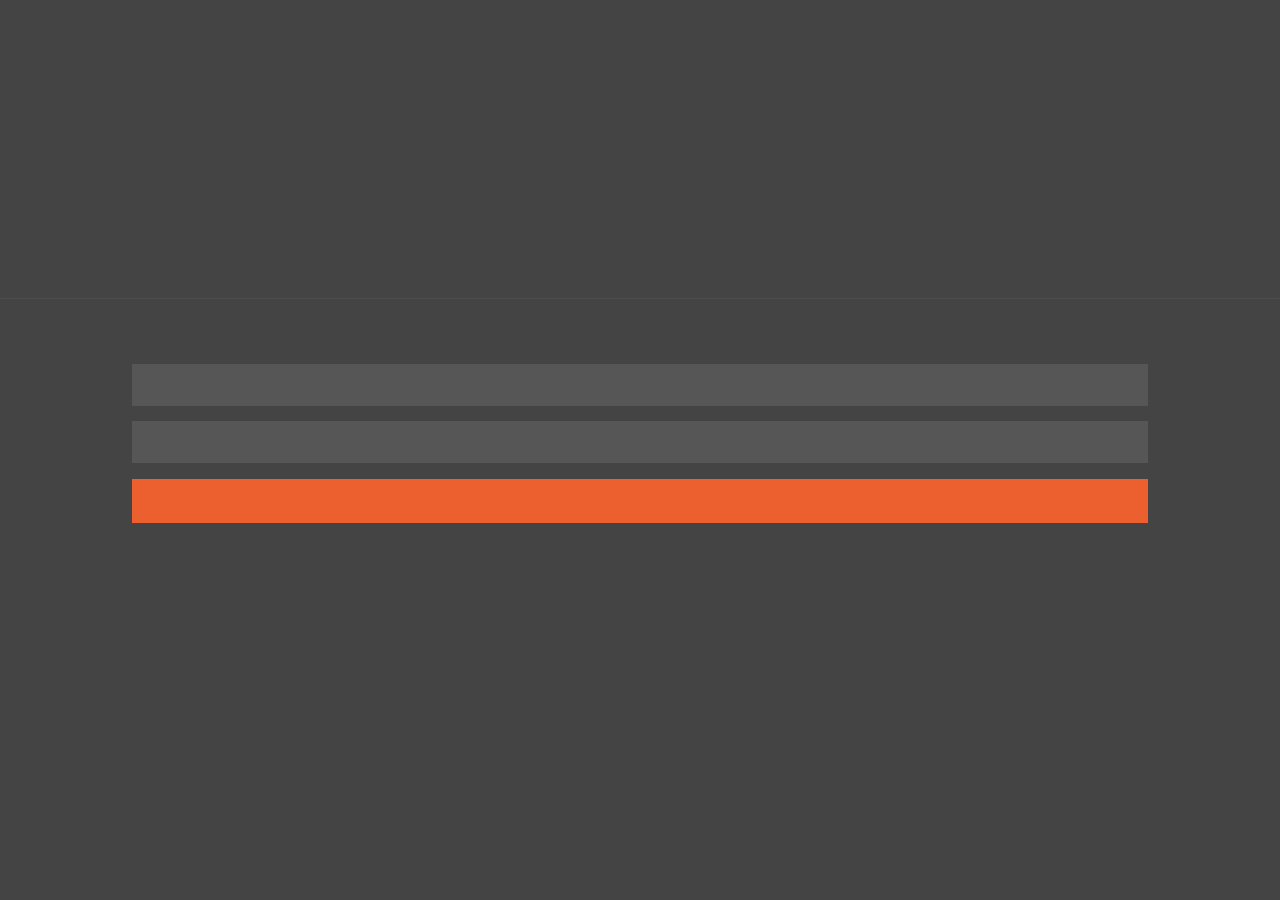
==== commit 4b09da00: "no message" ====
--- a/src/main/resources/ui/home.html
+++ b/src/main/resources/ui/home.html
@@ -1,581 +1,534 @@
-﻿<!DOCTYPE html>
-<html xmlns="http://www.w3.org/1999/xhtml"> 
-<head>
-    <meta charset="utf-8" />
-    <meta name="viewport" content="width=device-width, initial-scale=1.0" />
-    <title>Target Material Design Bootstrap Admin Template</title> 
-	<link href="https://fonts.googleapis.com/icon?family=Material+Icons" rel="stylesheet">
-	<link rel="stylesheet" href="assets/materialize/css/materialize.min.css" media="screen,projection" />
-    <!-- Bootstrap Styles-->
-    <link href="assets/css/bootstrap.css" rel="stylesheet" />
-    <!-- FontAwesome Styles-->
-    <link href="assets/css/font-awesome.css" rel="stylesheet" />
-    <!-- Morris Chart Styles-->
-    <link href="assets/js/morris/morris-0.4.3.min.css" rel="stylesheet" />
-    <!-- Custom Styles-->
-    <link href="assets/css/custom-styles.css" rel="stylesheet" />
-    <!-- Google Fonts-->
-    <link href='http://fonts.googleapis.com/css?family=Open+Sans' rel='stylesheet' type='text/css' />
-    <link rel="stylesheet" href="assets/js/Lightweight-Chart/cssCharts.css"> 
-</head>
-
-<body>
-    <div id="wrapper">
-        <nav class="navbar navbar-default top-navbar" role="navigation">
-            <div class="navbar-header">
-                <button type="button" class="navbar-toggle waves-effect waves-dark" data-toggle="collapse" data-target=".sidebar-collapse">
-                    <span class="sr-only">Toggle navigation</span>
-                    <span class="icon-bar"></span>
-                    <span class="icon-bar"></span>
-                    <span class="icon-bar"></span>
-                </button>
-                <a class="navbar-brand waves-effect waves-dark" href="home.html"><i class="large material-icons">track_changes</i> <strong>target</strong></a>
-				
-		<div id="sideNav" href=""><i class="material-icons dp48">toc</i></div>
-            </div>
-
-            <ul class="nav navbar-top-links navbar-right"> 
-				<li><a class="dropdown-button waves-effect waves-dark" href="#!" data-activates="dropdown4"><i class="fa fa-envelope fa-fw"></i> <i class="material-icons right">arrow_drop_down</i></a></li>				
-				<li><a class="dropdown-button waves-effect waves-dark" href="#!" data-activates="dropdown3"><i class="fa fa-tasks fa-fw"></i> <i class="material-icons right">arrow_drop_down</i></a></li>
-				<li><a class="dropdown-button waves-effect waves-dark" href="#!" data-activates="dropdown2"><i class="fa fa-bell fa-fw"></i> <i class="material-icons right">arrow_drop_down</i></a></li>
-				  <li><a class="dropdown-button waves-effect waves-dark" href="#!" data-activates="dropdown1"><i class="fa fa-user fa-fw"></i> <b>John Doe</b> <i class="material-icons right">arrow_drop_down</i></a></li>
-            </ul>
-        </nav>
-		<!-- Dropdown Structure -->
-<ul id="dropdown1" class="dropdown-content">
-<li><a href="#"><i class="fa fa-user fa-fw"></i> My Profile</a>
-</li>
-<li><a href="#"><i class="fa fa-gear fa-fw"></i> Settings</a>
-</li> 
-<li><a href="#"><i class="fa fa-sign-out fa-fw"></i> Logout</a>
-</li>
-</ul>
-<ul id="dropdown2" class="dropdown-content w250">
-  <li>
-                                <div>
-                                    <i class="fa fa-comment fa-fw"></i> New Comment
-                                    <span class="pull-right text-muted small">4 min</span>
-                                </div>
-                            </a>
-                        </li>
-                        <li class="divider"></li>
-                        <li>
-                                <div>
-                                    <i class="fa fa-twitter fa-fw"></i> 3 New Followers
-                                    <span class="pull-right text-muted small">12 min</span>
-                                </div>
-                            </a>
-                        </li>
-                        <li class="divider"></li>
-                        <li>
-                                <div>
-                                    <i class="fa fa-envelope fa-fw"></i> Message Sent
-                                    <span class="pull-right text-muted small">4 min</span>
-                                </div>
-                            </a>
-                        </li>
-                        <li class="divider"></li>
-                        <li>
-                                <div>
-                                    <i class="fa fa-tasks fa-fw"></i> New Task
-                                    <span class="pull-right text-muted small">4 min</span>
-                                </div>
-                            </a>
-                        </li>
-                        <li class="divider"></li>
-                        <li>
-                                <div>
-                                    <i class="fa fa-upload fa-fw"></i> Server Rebooted
-                                    <span class="pull-right text-muted small">4 min</span>
-                                </div>
-                            </a>
-                        </li>
-                        <li class="divider"></li>
-                        <li>
-                            <a class="text-center" href="#">
-                                <strong>See All Alerts</strong>
-                                <i class="fa fa-angle-right"></i>
-                            </a>
-                        </li>
-</ul>
-<ul id="dropdown3" class="dropdown-content dropdown-tasks w250">
-<li>
-		<a href="#">
-			<div>
-				<p>
-					<strong>Task 1</strong>
-					<span class="pull-right text-muted">60% Complete</span>
-				</p>
-				<div class="progress progress-striped active">
-					<div class="progress-bar progress-bar-success" role="progressbar" aria-valuenow="60" aria-valuemin="0" aria-valuemax="100" style="width: 60%">
-						<span class="sr-only">60% Complete (success)</span>
-					</div>
-				</div>
-			</div>
-		</a>
-	</li>
-	<li class="divider"></li>
-	<li>
-		<a href="#">
-			<div>
-				<p>
-					<strong>Task 2</strong>
-					<span class="pull-right text-muted">28% Complete</span>
-				</p>
-				<div class="progress progress-striped active">
-					<div class="progress-bar progress-bar-info" role="progressbar" aria-valuenow="28" aria-valuemin="0" aria-valuemax="100" style="width: 28%">
-						<span class="sr-only">28% Complete</span>
-					</div>
-				</div>
-			</div>
-		</a>
-	</li>
-	<li class="divider"></li>
-	<li>
-		<a href="#">
-			<div>
-				<p>
-					<strong>Task 3</strong>
-					<span class="pull-right text-muted">60% Complete</span>
-				</p>
-				<div class="progress progress-striped active">
-					<div class="progress-bar progress-bar-warning" role="progressbar" aria-valuenow="60" aria-valuemin="0" aria-valuemax="100" style="width: 60%">
-						<span class="sr-only">60% Complete (warning)</span>
-					</div>
-				</div>
-			</div>
-		</a>
-	</li>
-	<li class="divider"></li>
-	<li>
-		<a href="#">
-			<div>
-				<p>
-					<strong>Task 4</strong>
-					<span class="pull-right text-muted">85% Complete</span>
-				</p>
-				<div class="progress progress-striped active">
-					<div class="progress-bar progress-bar-danger" role="progressbar" aria-valuenow="85" aria-valuemin="0" aria-valuemax="100" style="width: 85%">
-						<span class="sr-only">85% Complete (danger)</span>
-					</div>
-				</div>
-			</div>
-		</a>
-	</li>
-	<li class="divider"></li>
-	<li>
-</ul>   
-<ul id="dropdown4" class="dropdown-content dropdown-tasks w250 taskList">
-  <li>
-                                <div>
-                                    <strong>John Doe</strong>
-                                    <span class="pull-right text-muted">
-                                        <em>Today</em>
-                                    </span>
-                                </div>
-                                <p>Lorem Ipsum has been the industry's standard dummy text ever since the 1500s...</p>
-                            </a>
-                        </li>
-                        <li class="divider"></li>
-                        <li>
-                                <div>
-                                    <strong>John Smith</strong>
-                                    <span class="pull-right text-muted">
-                                        <em>Yesterday</em>
-                                    </span>
-                                </div>
-                                <p>Lorem Ipsum has been the industry's standard dummy text ever since an kwilnw...</p>
-                            </a>
-                        </li>
-                        <li class="divider"></li>
-                        <li>
-                            <a href="#">
-                                <div>
-                                    <strong>John Smith</strong>
-                                    <span class="pull-right text-muted">
-                                        <em>Yesterday</em>
-                                    </span>
-                                </div>
-                                <p>Lorem Ipsum has been the industry's standard dummy text ever since the...</p>
-                            </a>
-                        </li>
-                        <li class="divider"></li>
-                        <li>
-                            <a class="text-center" href="#">
-                                <strong>Read All Messages</strong>
-                                <i class="fa fa-angle-right"></i>
-                            </a>
-                        </li>
-</ul>  
-	   <!--/. NAV TOP  -->
-        <nav class="navbar-default navbar-side" role="navigation">
-            <div class="sidebar-collapse">
-                <ul class="nav" id="main-menu">
-
-                    <li>
-                        <a class="active-menu waves-effect waves-dark" href="home.html"><i class="fa fa-dashboard"></i> Dashboard</a>
-                    </li>
-                    <li>
-                        <a href="ui-elements.html" class="waves-effect waves-dark"><i class="fa fa-desktop"></i> UI Elements</a>
-                    </li>
-					<li>
-                        <a href="chart.html" class="waves-effect waves-dark"><i class="fa fa-bar-chart-o"></i> Charts</a>
-                    </li>
-                    <li>
-                        <a href="tab-panel.html" class="waves-effect waves-dark"><i class="fa fa-qrcode"></i> Tabs & Panels</a>
-                    </li>
-                    
-                    <li>
-                        <a href="table.html" class="waves-effect waves-dark"><i class="fa fa-table"></i> Responsive Tables</a>
-                    </li>
-                    <li>
-                        <a href="form.html" class="waves-effect waves-dark"><i class="fa fa-edit"></i> Forms </a>
-                    </li>
-
-
-                    <li>
-                        <a href="#" class="waves-effect waves-dark"><i class="fa fa-sitemap"></i> Multi-Level Dropdown<span class="fa arrow"></span></a>
-                        <ul class="nav nav-second-level">
-                            <li>
-                                <a href="#">Second Level Link</a>
-                            </li>
-                            <li>
-                                <a href="#">Second Level Link</a>
-                            </li>
-                            <li>
-                                <a href="#">Second Level Link<span class="fa arrow"></span></a>
-                                <ul class="nav nav-third-level">
-                                    <li>
-                                        <a href="#">Third Level Link</a>
-                                    </li>
-                                    <li>
-                                        <a href="#">Third Level Link</a>
-                                    </li>
-                                    <li>
-                                        <a href="#">Third Level Link</a>
-                                    </li>
-
-                                </ul>
-
-                            </li>
-                        </ul>
-                    </li>
-                    <li>
-                        <a href="empty.html" class="waves-effect waves-dark"><i class="fa fa-fw fa-file"></i> Empty Page</a>
-                    </li>
-                </ul>
-
-            </div>
-
-        </nav>
-        <!-- /. NAV SIDE  -->
-      
-		<div id="page-wrapper">
-		  <div class="header"> 
-                        <h1 class="page-header">
-                            Dashboard
-                        </h1>
-						<ol class="breadcrumb">
-					  <li><a href="#">Home</a></li>
-					  <li><a href="#">Dashboard</a></li>
-					  <li class="active">Data</li>
-					</ol> 
-									
-		</div>
-            <div id="page-inner">
-
-			<div class="dashboard-cards"> 
-                <div class="row">
-                    <div class="col-xs-12 col-sm-6 col-md-3">
-					
-						<div class="card horizontal cardIcon waves-effect waves-dark">
-						<div class="card-image red">
-						<i class="material-icons dp48">import_export</i>
-						</div>
-						<div class="card-stacked red">
-						<div class="card-content">
-						<h3>84,198</h3> 
-						</div>
-						<div class="card-action">
-						<strong>REVENUE</strong>
-						</div>
-						</div>
-						</div>
-	 
-                    </div>
-                    <div class="col-xs-12 col-sm-6 col-md-3">
-					
-						<div class="card horizontal cardIcon waves-effect waves-dark">
-						<div class="card-image orange">
-						<i class="material-icons dp48">shopping_cart</i>
-						</div>
-						<div class="card-stacked orange">
-						<div class="card-content">
-						<h3>36,540</h3> 
-						</div>
-						<div class="card-action">
-						<strong>SALES</strong>
-						</div>
-						</div>
-						</div> 
-                    </div>
-                    <div class="col-xs-12 col-sm-6 col-md-3">
-					
-							<div class="card horizontal cardIcon waves-effect waves-dark">
-						<div class="card-image blue">
-						<i class="material-icons dp48">equalizer</i>
-						</div>
-						<div class="card-stacked blue">
-						<div class="card-content">
-						<h3>24,225</h3> 
-						</div>
-						<div class="card-action">
-						<strong>PRODUCTS</strong>
-						</div>
-						</div>
-						</div> 
-						 
-                    </div>
-                    <div class="col-xs-12 col-sm-6 col-md-3">
-					
-					<div class="card horizontal cardIcon waves-effect waves-dark">
-						<div class="card-image green">
-						<i class="material-icons dp48">supervisor_account</i>
-						</div>
-						<div class="card-stacked green">
-						<div class="card-content">
-						<h3>88,658</h3> 
-						</div>
-						<div class="card-action">
-						<strong>VISITS</strong>
-						</div>
-						</div>
-						</div> 
-						 
-                    </div>
-                </div>
-			   </div>
-				<!-- /. ROW  --> 
-				<div class="row">
-					<div class="col-xs-12 col-sm-12 col-md-7"> 
-					<div class="cirStats">
-						  	<div class="row">
-								<div class="col-xs-12 col-sm-6 col-md-6"> 
-										<div class="card-panel text-center">
-											<h4>Profit</h4>
-											<div class="easypiechart" id="easypiechart-blue" data-percent="82" ><span class="percent">82%</span>
-											</div> 
-										</div>
-								</div>
-								<div class="col-xs-12 col-sm-6 col-md-6"> 
-										<div class="card-panel text-center">
-											<h4>No. of Visits</h4>
-											<div class="easypiechart" id="easypiechart-red" data-percent="46" ><span class="percent">46%</span>
-											</div>
-										</div>
-								</div>
-								<div class="col-xs-12 col-sm-6 col-md-6"> 
-										<div class="card-panel text-center">
-											<h4>Customers</h4>
-											<div class="easypiechart" id="easypiechart-teal" data-percent="84" ><span class="percent">84%</span>
-											</div> 
-										</div>
-								</div>
-								<div class="col-xs-12 col-sm-6 col-md-6"> 
-										<div class="card-panel text-center">
-											<h4>Sales</h4>
-											<div class="easypiechart" id="easypiechart-orange" data-percent="55" ><span class="percent">55%</span>
-											</div>
-										</div>
-								</div>  
-							</div>
-						</div>							
-						</div><!--/.row-->
-						<div class="col-xs-12 col-sm-12 col-md-5"> 
-						     <div class="row">
-									<div class="col-xs-12"> 
-									<div class="card">
-										<div class="card-image donutpad">
-										  <div id="morris-donut-chart"></div>
-										</div> 
-										<div class="card-action">
-										  <b>Donut Chart Example</b>
-										</div>
-									</div>	
-								</div>
-							 </div>
-						</div><!--/.row-->
-					</div>
-					
-		 
-				<div class="row">
-				<div class="col-md-5"> 
-						<div class="card">
-						<div class="card-image">
-						 <div id="morris-line-chart"></div>
-						</div> 
-						<div class="card-action">
-						  <b>Line Chart</b>
-						</div>
-						</div>
-		  
-					</div>		
-					
-						<div class="col-md-7"> 
-					<div class="card">
-					<div class="card-image">
-					  <div id="morris-bar-chart"></div>
-					</div> 
-					<div class="card-action">
-					  <b> Bar Chart Example</b>
-					</div>
-					</div>					
-					</div>
-					
-				</div> 
-			 
-				
-				
-                <div class="row">
-                    <div class="col-xs-12">
-						<div class="card">
-					<div class="card-image">
-					  <div id="morris-area-chart"></div>
-					</div> 
-					<div class="card-action">
-					  <b>Area Chart</b>
-					</div>
-					</div>	 
-                    </div> 
-
-                </div>
-				<div class="row">
-				<div class="col-md-12">
-				
-					</div>		
-				</div> 	
-                <!-- /. ROW  -->
-
-	   
-				
-				
-				
-                <div class="row">
-                    <div class="col-md-4 col-sm-12 col-xs-12">
-						<div class="card"><div class="card-action">
-					  <b>Tasks Panel</b>
-					</div>
-					<div class="card-image">
-					  <div class="collection">
-						  <a href="#!" class="collection-item">Red<span class="new badge red" data-badge-caption="red">4</span></a>
-						  <a href="#!" class="collection-item">Blue<span class="new badge blue" data-badge-caption="blue">4</span></a>
-						  <a href="#!" class="collection-item"><span class="badge">1</span>Alan</a>
-							<a href="#!" class="collection-item"><span class="new badge">4</span>Alan</a>
-							<a href="#!" class="collection-item">Alan<span class="new badge blue" data-badge-caption="blue">4</span></a>
-							<a href="#!" class="collection-item"><span class="badge">14</span>Alan</a>
-							   <a href="#!" class="collection-item">Custom Badge Captions<span class="new badge" data-badge-caption="custom caption">4</span></a>
-							<a href="#!" class="collection-item">Custom Badge Captions<span class="badge" data-badge-caption="custom caption">4</span></a>
-						</div>
-					</div> 
-					
-					</div>	  
-
-                    </div>
-                    <div class="col-md-8 col-sm-12 col-xs-12">
-	<div class="card">
-	<div class="card-action">
-					  <b>User List</b>
-					</div>
-					<div class="card-image">
-					  <ul class="collection">
-    <li class="collection-item avatar">
-      <i class="material-icons circle green">track_changes</i>
-      <span class="title">Title</span>
-      <p>First Line <br>
-         Second Line
-      </p>
-      <a href="#!" class="secondary-content"><i class="material-icons">grade</i></a>
-    </li>
-    <li class="collection-item avatar">
-      <i class="material-icons circle">folder</i>
-      <span class="title">Title</span>
-      <p>First Line <br>
-         Second Line
-      </p>
-      <a href="#!" class="secondary-content"><i class="material-icons">grade</i></a>
-    </li>
-    <li class="collection-item avatar">
-      <i class="material-icons circle green">track_changes</i>
-      <span class="title">Title</span>
-      <p>First Line <br>
-         Second Line
-      </p>
-      <a href="#!" class="secondary-content"><i class="material-icons">grade</i></a>
-    </li>
-    <li class="collection-item avatar">
-      <i class="material-icons circle red">play_arrow</i>
-      <span class="title">Title</span>
-      <p>First Line <br>
-         Second Line
-      </p>
-      <a href="#!" class="secondary-content"><i class="material-icons">grade</i></a>
-    </li>
-  </ul>
-					 </div>  
-					</div>	 
-					
-                       
-
-                    </div>
-                </div>
-                <!-- /. ROW  -->
-			   <div class="fixed-action-btn horizontal click-to-toggle">
-    <a class="btn-floating btn-large red">
-      <i class="material-icons">menu</i>
-    </a>
-    <ul>
-      <li><a class="btn-floating red"><i class="material-icons">track_changes</i></a></li>
-      <li><a class="btn-floating yellow darken-1"><i class="material-icons">format_quote</i></a></li>
-      <li><a class="btn-floating green"><i class="material-icons">publish</i></a></li>
-      <li><a class="btn-floating blue"><i class="material-icons">attach_file</i></a></li>
-    </ul>
-  </div>
-		
-				<footer><p>All right reserved. Template WebThemez.com.  More Templates <a href="http://www.cssmoban.com/" target="_blank" title="模板之家">模板之家</a> - Collect from <a href="http://www.cssmoban.com/" title="网页模板" target="_blank">网页模板</a></p>>
-				
-        
-				</footer>
-            </div>
-            <!-- /. PAGE INNER  -->
-        </div>
-        <!-- /. PAGE WRAPPER  -->
-    </div>
-    <!-- /. WRAPPER  -->
-    <!-- JS Scripts-->
-    <!-- jQuery Js -->
-    <script src="assets/js/jquery-1.10.2.js"></script>
-	
-	<!-- Bootstrap Js -->
-    <script src="assets/js/bootstrap.min.js"></script>
-	
-	<script src="assets/materialize/js/materialize.min.js"></script>
-	
-    <!-- Metis Menu Js -->
-    <script src="assets/js/jquery.metisMenu.js"></script>
-    <!-- Morris Chart Js -->
-    <script src="assets/js/morris/raphael-2.1.0.min.js"></script>
-    <script src="assets/js/morris/morris.js"></script>
-	
-	
-	<script src="assets/js/easypiechart.js"></script>
-	<script src="assets/js/easypiechart-data.js"></script>
-	
-	 <script src="assets/js/Lightweight-Chart/jquery.chart.js"></script>
-	
-    <!-- Custom Js -->
-    <script src="assets/js/custom-scripts.js"></script> 
- 
-
-</body>
-
+﻿<!DOCTYPE html>
+<html xmlns="http://www.w3.org/1999/xhtml">
+<head>
+    <meta charset="utf-8"/>
+    <meta name="viewport" content="width=device-width, initial-scale=1.0"/>
+    <title>我的账单[账单主页]</title>
+    <link href="https://fonts.googleapis.com/icon?family=Material+Icons" rel="stylesheet">
+    <link rel="stylesheet" href="assets/materialize/css/materialize.min.css" media="screen,projection"/>
+    <!-- Bootstrap Styles-->
+    <link href="assets/css/bootstrap.css" rel="stylesheet"/>
+    <!-- FontAwesome Styles-->
+    <link href="assets/css/font-awesome.css" rel="stylesheet"/>
+    <!-- Morris Chart Styles-->
+    <link href="assets/js/morris/morris-0.4.3.min.css" rel="stylesheet"/>
+    <!-- Custom Styles-->
+    <link href="assets/css/custom-styles.css" rel="stylesheet"/>
+    <!-- Google Fonts-->
+    <link href='http://fonts.googleapis.com/css?family=Open+Sans' rel='stylesheet' type='text/css'/>
+    <link rel="stylesheet" href="assets/js/Lightweight-Chart/cssCharts.css">
+</head>
+
+<body>
+<div id="wrapper">
+    <nav class="navbar navbar-default top-navbar" role="navigation">
+        <div class="navbar-header">
+            <button type="button" class="navbar-toggle waves-effect waves-dark" data-toggle="collapse"
+                    data-target=".sidebar-collapse">
+                <span class="sr-only">Toggle navigation</span>
+                <span class="icon-bar"></span>
+                <span class="icon-bar"></span>
+                <span class="icon-bar"></span>
+            </button>
+            <a class="navbar-brand waves-effect waves-dark" href="home.html"><i class="large material-icons">track_changes</i>
+                <strong>target</strong></a>
+
+            <div id="sideNav" href=""><i class="material-icons dp48">toc</i></div>
+        </div>
+
+        <ul class="nav navbar-top-links navbar-right">
+            <li><a class="dropdown-button waves-effect waves-dark" href="#!" data-activates="dropdown4"><i
+                    class="fa fa-envelope fa-fw"></i> <i class="material-icons right">arrow_drop_down</i></a></li>
+            <li><a class="dropdown-button waves-effect waves-dark" href="#!" data-activates="dropdown3"><i
+                    class="fa fa-tasks fa-fw"></i> <i class="material-icons right">arrow_drop_down</i></a></li>
+            <li><a class="dropdown-button waves-effect waves-dark" href="#!" data-activates="dropdown2"><i
+                    class="fa fa-bell fa-fw"></i> <i class="material-icons right">arrow_drop_down</i></a></li>
+            <li>
+                <a class="dropdown-button waves-effect waves-dark" href="#!" data-activates="dropdown1">
+                    <i class="fa fa-user fa-fw"></i>
+                    <b class="user-name">John Doe</b>
+                    <i class="material-icons right">arrow_drop_down</i>
+                </a>
+            </li>
+        </ul>
+    </nav>
+    <!-- Dropdown Structure -->
+    <ul id="dropdown1" class="dropdown-content">
+        <li><a href="#"><i class="fa fa-user fa-fw"></i> My Profile</a>
+        </li>
+        <li><a href="#"><i class="fa fa-gear fa-fw"></i> Settings</a>
+        </li>
+        <li><a href="#"><i class="fa fa-sign-out fa-fw logout"></i> Logout</a>
+        </li>
+    </ul>
+    <ul id="dropdown2" class="dropdown-content w250">
+        <li>
+            <div>
+                <i class="fa fa-comment fa-fw"></i> New Comment
+                <span class="pull-right text-muted small">4 min</span>
+            </div>
+            </a>
+        </li>
+        <li class="divider"></li>
+        <li>
+            <div>
+                <i class="fa fa-twitter fa-fw"></i> 3 New Followers
+                <span class="pull-right text-muted small">12 min</span>
+            </div>
+            </a>
+        </li>
+        <li class="divider"></li>
+        <li>
+            <div>
+                <i class="fa fa-envelope fa-fw"></i> Message Sent
+                <span class="pull-right text-muted small">4 min</span>
+            </div>
+            </a>
+        </li>
+        <li class="divider"></li>
+        <li>
+            <div>
+                <i class="fa fa-tasks fa-fw"></i> New Task
+                <span class="pull-right text-muted small">4 min</span>
+            </div>
+            </a>
+        </li>
+        <li class="divider"></li>
+        <li>
+            <div>
+                <i class="fa fa-upload fa-fw"></i> Server Rebooted
+                <span class="pull-right text-muted small">4 min</span>
+            </div>
+            </a>
+        </li>
+        <li class="divider"></li>
+        <li>
+            <a class="text-center" href="#">
+                <strong>See All Alerts</strong>
+                <i class="fa fa-angle-right"></i>
+            </a>
+        </li>
+    </ul>
+    <ul id="dropdown3" class="dropdown-content dropdown-tasks w250">
+        <li>
+            <a href="#">
+                <div>
+                    <p>
+                        <strong>Task 1</strong>
+                        <span class="pull-right text-muted">60% Complete</span>
+                    </p>
+                    <div class="progress progress-striped active">
+                        <div class="progress-bar progress-bar-success" role="progressbar" aria-valuenow="60"
+                             aria-valuemin="0" aria-valuemax="100" style="width: 60%">
+                            <span class="sr-only">60% Complete (success)</span>
+                        </div>
+                    </div>
+                </div>
+            </a>
+        </li>
+        <li class="divider"></li>
+        <li>
+            <a href="#">
+                <div>
+                    <p>
+                        <strong>Task 2</strong>
+                        <span class="pull-right text-muted">28% Complete</span>
+                    </p>
+                    <div class="progress progress-striped active">
+                        <div class="progress-bar progress-bar-info" role="progressbar" aria-valuenow="28"
+                             aria-valuemin="0" aria-valuemax="100" style="width: 28%">
+                            <span class="sr-only">28% Complete</span>
+                        </div>
+                    </div>
+                </div>
+            </a>
+        </li>
+        <li class="divider"></li>
+        <li>
+            <a href="#">
+                <div>
+                    <p>
+                        <strong>Task 3</strong>
+                        <span class="pull-right text-muted">60% Complete</span>
+                    </p>
+                    <div class="progress progress-striped active">
+                        <div class="progress-bar progress-bar-warning" role="progressbar" aria-valuenow="60"
+                             aria-valuemin="0" aria-valuemax="100" style="width: 60%">
+                            <span class="sr-only">60% Complete (warning)</span>
+                        </div>
+                    </div>
+                </div>
+            </a>
+        </li>
+        <li class="divider"></li>
+        <li>
+            <a href="#">
+                <div>
+                    <p>
+                        <strong>Task 4</strong>
+                        <span class="pull-right text-muted">85% Complete</span>
+                    </p>
+                    <div class="progress progress-striped active">
+                        <div class="progress-bar progress-bar-danger" role="progressbar" aria-valuenow="85"
+                             aria-valuemin="0" aria-valuemax="100" style="width: 85%">
+                            <span class="sr-only">85% Complete (danger)</span>
+                        </div>
+                    </div>
+                </div>
+            </a>
+        </li>
+        <li class="divider"></li>
+        <li>
+    </ul>
+    <ul id="dropdown4" class="dropdown-content dropdown-tasks w250 taskList">
+        <li>
+            <div>
+                <strong>John Doe</strong>
+                <span class="pull-right text-muted">
+                                        <em>Today</em>
+                                    </span>
+            </div>
+            <p>Lorem Ipsum has been the industry's standard dummy text ever since the 1500s...</p>
+            </a>
+        </li>
+        <li class="divider"></li>
+        <li>
+            <div>
+                <strong>John Smith</strong>
+                <span class="pull-right text-muted">
+                                        <em>Yesterday</em>
+                                    </span>
+            </div>
+            <p>Lorem Ipsum has been the industry's standard dummy text ever since an kwilnw...</p>
+            </a>
+        </li>
+        <li class="divider"></li>
+        <li>
+            <a href="#">
+                <div>
+                    <strong>John Smith</strong>
+                    <span class="pull-right text-muted">
+                                        <em>Yesterday</em>
+                                    </span>
+                </div>
+                <p>Lorem Ipsum has been the industry's standard dummy text ever since the...</p>
+            </a>
+        </li>
+        <li class="divider"></li>
+        <li>
+            <a class="text-center" href="#">
+                <strong>Read All Messages</strong>
+                <i class="fa fa-angle-right"></i>
+            </a>
+        </li>
+    </ul>
+    <!--/. NAV TOP  -->
+    <nav class="navbar-default navbar-side" role="navigation">
+        <div class="sidebar-collapse">
+            <ul class="nav" id="main-menu">
+
+                <li>
+                    <a class="active-menu waves-effect waves-dark" href="home.html"><i class="fa fa-dashboard"></i>
+                        Dashboard</a>
+                </li>
+                <li>
+                    <a href="ui-elements.html" class="waves-effect waves-dark"><i class="fa fa-desktop"></i> UI Elements</a>
+                </li>
+                <li>
+                    <a href="chart.html" class="waves-effect waves-dark"><i class="fa fa-bar-chart-o"></i> Charts</a>
+                </li>
+                <li>
+                    <a href="tab-panel.html" class="waves-effect waves-dark"><i class="fa fa-qrcode"></i> Tabs & Panels</a>
+                </li>
+
+                <li>
+                    <a href="table.html" class="waves-effect waves-dark"><i class="fa fa-table"></i> Responsive
+                        Tables</a>
+                </li>
+                <li>
+                    <a href="form.html" class="waves-effect waves-dark"><i class="fa fa-edit"></i> Forms </a>
+                </li>
+
+
+                <li>
+                    <a href="#" class="waves-effect waves-dark"><i class="fa fa-sitemap"></i> Multi-Level Dropdown<span
+                            class="fa arrow"></span></a>
+                    <ul class="nav nav-second-level">
+                        <li>
+                            <a href="#">Second Level Link</a>
+                        </li>
+                        <li>
+                            <a href="#">Second Level Link</a>
+                        </li>
+                        <li>
+                            <a href="#">Second Level Link<span class="fa arrow"></span></a>
+                            <ul class="nav nav-third-level">
+                                <li>
+                                    <a href="#">Third Level Link</a>
+                                </li>
+                                <li>
+                                    <a href="#">Third Level Link</a>
+                                </li>
+                                <li>
+                                    <a href="#">Third Level Link</a>
+                                </li>
+
+                            </ul>
+
+                        </li>
+                    </ul>
+                </li>
+                <li>
+                    <a href="empty.html" class="waves-effect waves-dark"><i class="fa fa-fw fa-file"></i> Empty Page</a>
+                </li>
+            </ul>
+
+        </div>
+
+    </nav>
+    <!-- /. NAV SIDE  -->
+
+    <div id="page-wrapper">
+        <div class="header">
+            <h1 class="page-header">
+                我的账单
+            </h1>
+            <ol class="breadcrumb">
+
+            </ol>
+
+        </div>
+        <div id="page-inner">
+
+            <div class="dashboard-cards">
+                <div class="row">
+                    <div class="col-xs-12 col-sm-6 col-md-3">
+
+                        <div class="card horizontal cardIcon waves-effect waves-dark">
+                            <div class="card-image blue">
+                                <i class="material-icons dp48">import_export</i>
+                            </div>
+                            <div class="card-stacked blue">
+                                <div class="card-content">
+                                    <h3>84,198</h3>
+                                </div>
+                                <div class="card-action">
+                                    <strong>记录支出</strong>
+                                </div>
+                            </div>
+                        </div>
+
+                    </div>
+                    <div class="col-xs-12 col-sm-6 col-md-3">
+
+                        <div class="card horizontal cardIcon waves-effect waves-dark">
+                            <div class="card-image green">
+                                <i class="material-icons dp48">supervisor_account</i>
+                            </div>
+                            <div class="card-stacked green">
+                                <div class="card-content">
+                                    <h3>88,658</h3>
+                                </div>
+                                <div class="card-action">
+                                    <strong>记录收入</strong>
+                                </div>
+                            </div>
+                        </div>
+
+                    </div>
+                </div>
+            </div>
+            <!-- /. ROW  -->
+            <div class="row">
+                <div class="col-xs-12 col-sm-12 col-md-5">
+                    <div class="row">
+                        <div class="col-xs-12">
+                            <div class="card">
+                                <div class="card-image donutpad">
+                                    <div id="morris-donut-chart"></div>
+                                </div>
+                                <div class="card-action">
+                                    <b>Donut Chart Example</b>
+                                </div>
+                            </div>
+                        </div>
+                    </div>
+                </div><!--/.row-->
+            </div>
+
+
+            <div class="row">
+                <div class="col-md-5">
+                    <div class="card">
+                        <div class="card-image">
+                            <div id="morris-line-chart"></div>
+                        </div>
+                        <div class="card-action">
+                            <b>Line Chart</b>
+                        </div>
+                    </div>
+
+                </div>
+
+                <div class="col-md-7">
+                    <div class="card">
+                        <div class="card-image">
+                            <div id="morris-bar-chart"></div>
+                        </div>
+                        <div class="card-action">
+                            <b> Bar Chart Example</b>
+                        </div>
+                    </div>
+                </div>
+
+            </div>
+
+
+            <div class="row">
+                <div class="col-xs-12">
+                    <div class="card">
+                        <div class="card-image">
+                            <div id="morris-area-chart"></div>
+                        </div>
+                        <div class="card-action">
+                            <b>Area Chart</b>
+                        </div>
+                    </div>
+                </div>
+
+            </div>
+            <div class="row">
+                <div class="col-md-12">
+
+                </div>
+            </div>
+            <!-- /. ROW  -->
+
+
+            <div class="row">
+                <div class="col-md-4 col-sm-12 col-xs-12">
+                    <div class="card">
+                        <div class="card-action">
+                            <b>Tasks Panel</b>
+                        </div>
+                        <div class="card-image">
+                            <div class="collection">
+                                <a href="#!" class="collection-item">Red<span class="new badge red"
+                                                                              data-badge-caption="red">4</span></a>
+                                <a href="#!" class="collection-item">Blue<span class="new badge blue"
+                                                                               data-badge-caption="blue">4</span></a>
+                                <a href="#!" class="collection-item"><span class="badge">1</span>Alan</a>
+                                <a href="#!" class="collection-item"><span class="new badge">4</span>Alan</a>
+                                <a href="#!" class="collection-item">Alan<span class="new badge blue"
+                                                                               data-badge-caption="blue">4</span></a>
+                                <a href="#!" class="collection-item"><span class="badge">14</span>Alan</a>
+                                <a href="#!" class="collection-item">Custom Badge Captions<span class="new badge"
+                                                                                                data-badge-caption="custom caption">4</span></a>
+                                <a href="#!" class="collection-item">Custom Badge Captions<span class="badge"
+                                                                                                data-badge-caption="custom caption">4</span></a>
+                            </div>
+                        </div>
+
+                    </div>
+
+                </div>
+                <div class="col-md-8 col-sm-12 col-xs-12">
+                    <div class="card">
+                        <div class="card-action">
+                            <b>User List</b>
+                        </div>
+                        <div class="card-image">
+                            <ul class="collection">
+                                <li class="collection-item avatar">
+                                    <i class="material-icons circle green">track_changes</i>
+                                    <span class="title">Title</span>
+                                    <p>First Line <br>
+                                        Second Line
+                                    </p>
+                                    <a href="#!" class="secondary-content"><i class="material-icons">grade</i></a>
+                                </li>
+                                <li class="collection-item avatar">
+                                    <i class="material-icons circle">folder</i>
+                                    <span class="title">Title</span>
+                                    <p>First Line <br>
+                                        Second Line
+                                    </p>
+                                    <a href="#!" class="secondary-content"><i class="material-icons">grade</i></a>
+                                </li>
+                                <li class="collection-item avatar">
+                                    <i class="material-icons circle green">track_changes</i>
+                                    <span class="title">Title</span>
+                                    <p>First Line <br>
+                                        Second Line
+                                    </p>
+                                    <a href="#!" class="secondary-content"><i class="material-icons">grade</i></a>
+                                </li>
+                                <li class="collection-item avatar">
+                                    <i class="material-icons circle red">play_arrow</i>
+                                    <span class="title">Title</span>
+                                    <p>First Line <br>
+                                        Second Line
+                                    </p>
+                                    <a href="#!" class="secondary-content"><i class="material-icons">grade</i></a>
+                                </li>
+                            </ul>
+                        </div>
+                    </div>
+
+
+                </div>
+            </div>
+            <!-- /. ROW  -->
+            <div class="fixed-action-btn horizontal click-to-toggle">
+                <a class="btn-floating btn-large red">
+                    <i class="material-icons">menu</i>
+                </a>
+                <ul>
+                    <li><a class="btn-floating red"><i class="material-icons">track_changes</i></a></li>
+                    <li><a class="btn-floating yellow darken-1"><i class="material-icons">format_quote</i></a></li>
+                    <li><a class="btn-floating green"><i class="material-icons">publish</i></a></li>
+                    <li><a class="btn-floating blue"><i class="material-icons">attach_file</i></a></li>
+                </ul>
+            </div>
+
+            <footer><p>All right reserved. Template WebThemez.com. More Templates <a href="http://www.cssmoban.com/"
+                                                                                     target="_blank"
+                                                                                     title="模板之家">模板之家</a> - Collect
+                from <a href="http://www.cssmoban.com/" title="网页模板" target="_blank">网页模板</a></p>>
+
+
+            </footer>
+        </div>
+        <!-- /. PAGE INNER  -->
+    </div>
+    <!-- /. PAGE WRAPPER  -->
+</div>
+<!-- /. WRAPPER  -->
+<!-- JS Scripts-->
+<!-- jQuery Js -->
+<script src="assets/js/global.js"></script>
+
+<!-- Bootstrap Js -->
+<script src="assets/js/bootstrap.min.js"></script>
+
+<script src="assets/materialize/js/materialize.min.js"></script>
+
+<!-- Metis Menu Js -->
+<script src="assets/js/jquery.metisMenu.js"></script>
+<!-- Morris Chart Js -->
+<script src="assets/js/morris/raphael-2.1.0.min.js"></script>
+<script src="assets/js/morris/morris.js"></script>
+
+
+<script src="assets/js/easypiechart.js"></script>
+<script src="assets/js/easypiechart-data.js"></script>
+
+<script src="assets/js/Lightweight-Chart/jquery.chart.js"></script>
+
+<!-- Custom Js -->
+<script src="assets/js/custom-scripts.js"></script>
+
+
+</body>
+
 </html>